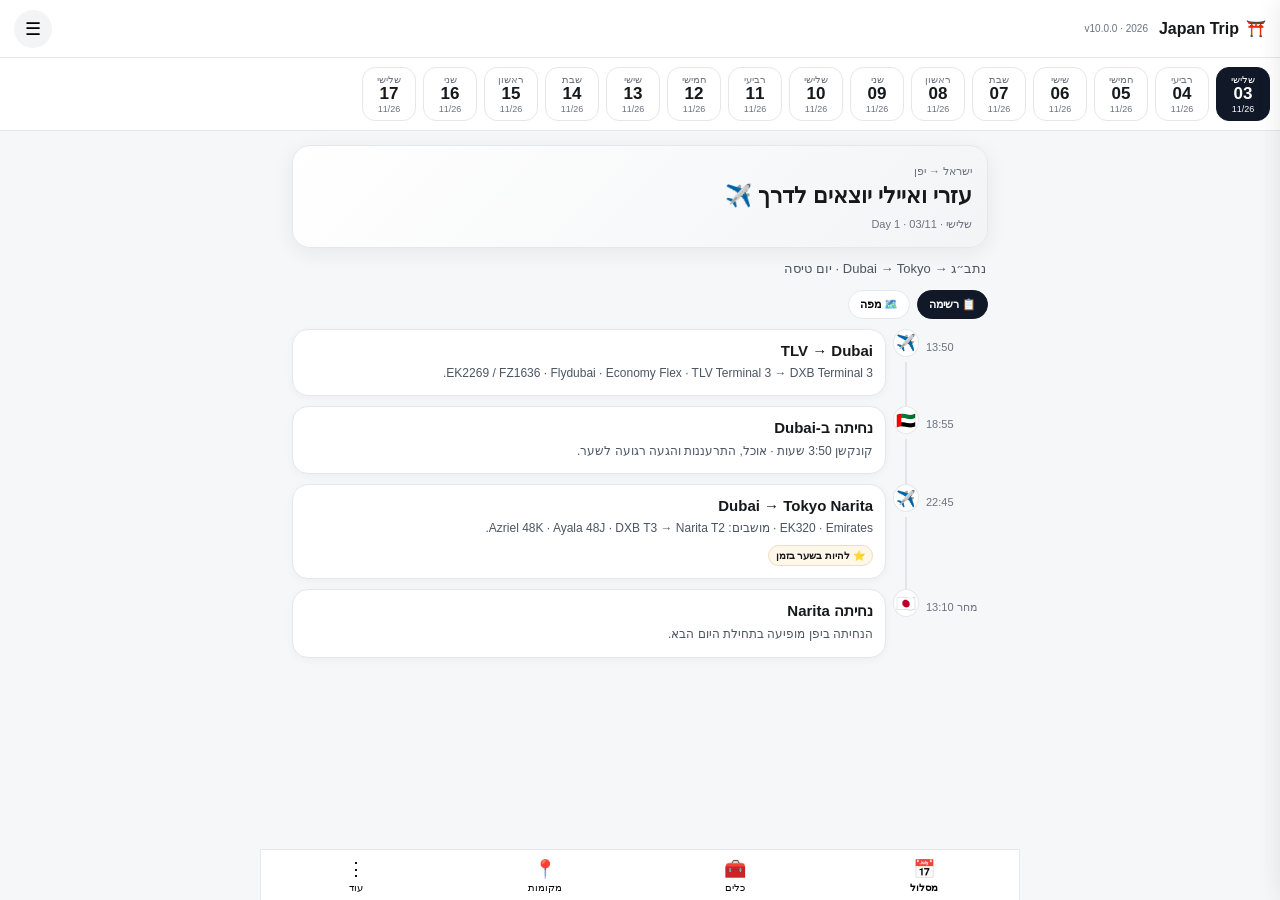
==== v10-preview/index.html @ 476b721d "add v10 clean preview under /v10-preview" ====
<!doctype html>
<html lang="he" dir="rtl">
<head>
  <meta charset="utf-8">
  <meta name="viewport" content="width=device-width,initial-scale=1,viewport-fit=cover">
  <meta name="theme-color" content="#ffffff">
  <meta name="apple-mobile-web-app-capable" content="yes">
  <meta name="apple-mobile-web-app-status-bar-style" content="default">
  <meta name="apple-mobile-web-app-title" content="Japan Trip">
  <title>Japan Trip 2026 · v10.0.0</title>
  <link rel="manifest" href="manifest.json">
  <link rel="stylesheet" href="styles.css">
</head>
<body>
  <header class="app-header">
    <div class="brand">⛩️ <b>Japan Trip</b><small>2026 · v10.0.0</small></div>
    <button class="icon-button" id="menuButton" aria-label="תפריט">☰</button>
  </header>

  <div class="day-strip" id="dayStrip" aria-label="ימי הטיול"></div>
  <main id="tripRoot"></main>

  <nav class="bottom-nav" aria-label="ניווט ראשי">
    <button data-nav="trip" class="active">📅<span>מסלול</span></button>
    <button data-page="pocket">🧰<span>כלים</span></button>
    <button data-page="places">📍<span>מקומות</span></button>
    <button data-action="menu">⋮<span>עוד</span></button>
  </nav>

  <div class="overlay" id="overlay"></div>
  <aside class="side-menu" id="sideMenu" aria-hidden="true">
    <div class="menu-head"><b>עוד</b><button class="icon-button" data-action="close-menu">✕</button></div>
    <button data-page="take">🧳 לקחת</button>
    <button data-page="shopping">🛍️ קניות</button>
    <button data-page="flights">✈️ טיסות</button>
    <button data-page="bookings">🎟️ הזמנות</button>
    <button data-page="hotels">🏨 מלונות</button>
    <button data-page="car">🚗 השכרת רכב</button>
    <button data-page="expenses">💰 הוצאות ותקציב</button>
  </aside>

  <section class="sheet-page" id="sheetPage" aria-hidden="true"></section>

  <div class="modal-backdrop" id="infoModal" aria-hidden="true">
    <div class="modal-card" role="dialog" aria-modal="true">
      <button class="modal-close" data-action="close-info">✕</button>
      <div class="modal-icon" id="infoIcon">📍</div>
      <h2 id="infoTitle"></h2>
      <div class="modal-meta" id="infoMeta"></div>
      <p id="infoDesc"></p>
      <div class="modal-tip" id="infoTip"></div>
      <a class="primary-link" id="infoMap" target="_blank" rel="noopener">📍 Google Maps</a>
    </div>
  </div>

  <div class="modal-backdrop" id="eveningModal" aria-hidden="true">
    <div class="modal-card" role="dialog" aria-modal="true">
      <button class="modal-close" data-action="close-evening">✕</button>
      <h2 id="eveningTitle"></h2>
      <div class="modal-meta" id="eveningDuration"></div>
      <button class="secondary-wide" id="eveningImageButton" hidden>🖼️ תמונת המסלול</button>
      <div class="notice" id="eveningOut"></div>
      <div id="eveningStops"></div>
      <div class="evening-dinner" id="eveningDinner"></div>
      <div class="notice" id="eveningBack"></div>
      <a class="primary-link" id="eveningMap" target="_blank" rel="noopener">📍 פתח מסלול הליכה במפה</a>
    </div>
  </div>

  <div class="image-overlay" id="imageOverlay" aria-hidden="true">
    <button class="image-close" data-action="close-image">✕</button>
    <img id="overlayImage" alt="">
  </div>

  <script src="trip-data.js"></script>
  <script src="app.js"></script>
  <script src="drive.js"></script>
</body>
</html>
---- v10-preview/styles.css ----
:root{
  --bg:#f6f7f8;--card:#fff;--text:#17181a;--muted:#6b7280;--line:#e5e7eb;
  --accent:#111827;--soft:#f3f4f6;--green:#eaf7ed;--green-text:#26733b;--amber:#fff7e9;--amber-line:#eedcc4;
  --radius:18px;--shadow:0 5px 20px rgba(15,23,42,.07);--safe-bottom:env(safe-area-inset-bottom,0px)
}
*{box-sizing:border-box}html{background:#fff}body{margin:0;background:var(--bg);color:var(--text);font-family:-apple-system,BlinkMacSystemFont,"Segoe UI",Arial,sans-serif;min-height:100vh;padding-bottom:calc(76px + var(--safe-bottom))}button,input,select,textarea{font:inherit}button{cursor:pointer}a{color:inherit}.app-header{position:sticky;top:0;z-index:40;height:58px;background:rgba(255,255,255,.96);backdrop-filter:blur(14px);display:flex;align-items:center;justify-content:space-between;padding:0 14px;border-bottom:1px solid var(--line)}.brand{display:flex;align-items:center;gap:7px;font-size:16px}.brand small{display:block;color:var(--muted);font-size:10px;margin-inline-start:4px}.icon-button{border:0;background:var(--soft);width:38px;height:38px;border-radius:50%;font-size:18px}.day-strip{position:sticky;top:58px;z-index:35;display:flex;gap:7px;overflow-x:auto;padding:9px 10px;background:#fff;border-bottom:1px solid var(--line);scrollbar-width:none}.day-strip::-webkit-scrollbar{display:none}.day-chip{min-width:54px;border:1px solid var(--line);background:#fff;border-radius:13px;padding:6px 7px;display:grid;place-items:center;color:var(--muted)}.day-chip span{font-size:10px}.day-chip b{font-size:17px;line-height:1.1;color:var(--text)}.day-chip small{font-size:9px}.day-chip.active{background:var(--accent);border-color:var(--accent);color:#fff}.day-chip.active b{color:#fff}.today-pill{margin-top:2px;font-size:8px;background:#fff;color:#111;border-radius:99px;padding:1px 5px}.day{max-width:720px;margin:0 auto;padding:14px 12px 22px}.day-heading{background:linear-gradient(135deg,#fff,#f3f4f6);border:1px solid var(--line);border-radius:var(--radius);padding:15px;box-shadow:var(--shadow)}.day-heading small,.day-heading span{color:var(--muted);font-size:11px}.day-heading h2{margin:4px 0 5px;font-size:22px}.summary{margin:11px 2px;color:#4b5563;font-size:13px;line-height:1.55}.view-tabs{display:flex;gap:7px;margin:10px 0}.view-tabs button,.filter-row button,.segmented button{border:1px solid var(--line);background:#fff;border-radius:99px;padding:7px 11px;font-size:11px;font-weight:700;white-space:nowrap}.view-tabs button.active,.filter-row button.active,.segmented button.active{background:var(--accent);color:#fff;border-color:var(--accent)}.list-view{display:block}.map-view{display:none}.map-view.active{display:block}.list-view.hidden{display:none}.stop{display:grid;grid-template-columns:62px 26px 1fr;gap:7px;align-items:start;margin:10px 0}.time{font-size:11px;color:var(--muted);padding-top:12px;text-align:left;direction:ltr}.rail{position:relative;display:flex;justify-content:center;min-height:100%}.rail:after{content:"";position:absolute;top:33px;bottom:-15px;width:2px;background:#e2e5e9}.stop:last-child .rail:after{display:none}.rail i{display:grid;place-items:center;width:28px;height:28px;border-radius:50%;background:#fff;border:1px solid var(--line);font-style:normal;z-index:1}.stop-card,.route-card,.card{background:var(--card);border:1px solid var(--line);border-radius:16px;padding:12px;box-shadow:0 2px 9px rgba(0,0,0,.04)}.stop-card h3,.card h3{margin:0 0 5px;font-size:15px}.stop-card p,.card p{margin:0;color:#4b5563;font-size:12px;line-height:1.6}.stop-actions{display:flex;gap:6px;flex-wrap:wrap;margin-top:9px}.small-btn,.guide-btn,.map-btn,.primary-link,.secondary-wide{border:0;border-radius:10px;padding:8px 10px;font-size:11px;font-weight:800;text-decoration:none;display:inline-flex;align-items:center;justify-content:center;gap:4px}.guide-btn,.small-btn{background:#f1f3f5}.map-btn{background:#f7efe7;color:#6b4427}.primary-link{background:var(--accent);color:#fff;width:100%;padding:11px;margin-top:12px}.secondary-wide{background:#f3f4f6;width:100%;margin:7px 0}.trip-tag{display:inline-block;margin-top:7px;background:var(--amber);border:1px solid var(--amber-line);border-radius:99px;padding:4px 7px;font-size:10px;font-weight:800}.hotel-mini{border-color:#d8e5dc;background:#fbfffc}.hotel-mini h3{display:flex;justify-content:space-between;gap:8px}.hotel-mini .hotel-more{margin-top:8px}.evening-stop .stop-card{border-color:#d9d9e8;background:linear-gradient(180deg,#fff,#f8f8ff)}.route-card{padding:15px}.route-card ol{padding-right:18px;color:#4b5563;font-size:12px;line-height:1.7}.route-card .primary-link{margin-top:8px}.bottom-nav{position:fixed;left:0;right:0;bottom:0;z-index:45;background:rgba(255,255,255,.97);backdrop-filter:blur(14px);display:grid;grid-template-columns:repeat(4,1fr);border-top:1px solid var(--line);padding-bottom:var(--safe-bottom)}.bottom-nav button{border:0;background:transparent;padding:8px 4px 7px;display:grid;place-items:center;gap:2px;font-size:18px}.bottom-nav span{font-size:10px}.bottom-nav button.active{font-weight:900}.overlay{display:none;position:fixed;inset:0;z-index:60;background:rgba(0,0,0,.35)}.overlay.open{display:block}.side-menu{position:fixed;z-index:70;right:0;top:0;bottom:0;width:min(82vw,320px);background:#fff;transform:translateX(105%);transition:.2s ease;padding:12px;box-shadow:-8px 0 30px rgba(0,0,0,.16);overflow:auto}.side-menu.open{transform:none}.menu-head{display:flex;justify-content:space-between;align-items:center;padding:5px 3px 12px}.side-menu>button:not(.icon-button){display:flex;width:100%;border:0;background:#fff;border-bottom:1px solid #f0f1f2;padding:13px 8px;text-align:right}.sheet-page{display:none;position:fixed;z-index:55;inset:0 0 calc(61px + var(--safe-bottom)) 0;background:var(--bg);overflow:auto;padding-bottom:24px}.sheet-page.open{display:block}.page-head{position:sticky;top:0;z-index:5;background:rgba(255,255,255,.97);backdrop-filter:blur(12px);border-bottom:1px solid var(--line);padding:10px 12px;display:flex;align-items:center;gap:10px}.page-head button{border:0;background:var(--soft);width:36px;height:36px;border-radius:50%}.page-head h2{margin:0;font-size:19px}.page-body{max-width:720px;margin:auto;padding:12px}.section-title{font-size:15px;margin:16px 2px 7px;color:#374151}.flight-card,.connection-card,.hotel-card,.hotel-note,.book-card,.tool-card,.expense-card,.shopping-item,.take-item,.drive-card{background:#fff;border:1px solid var(--line);border-radius:15px;padding:12px;margin:8px 0}.flight-card{display:grid;gap:5px}.flight-card b{font-size:13px}.flight-card strong{font-size:20px;direction:ltr;text-align:right}.flight-card span,.connection-card{font-size:11px;color:var(--muted)}.connection-card{text-align:center;background:#f9fafb}.ticket-summary{background:var(--amber);border:1px solid var(--amber-line);border-radius:15px;padding:12px;font-size:12px;line-height:1.55}.hotel-city{margin-bottom:18px}.hotel-city>h3{margin:13px 2px 6px;font-size:14px}.hotel-title{display:flex;justify-content:space-between;gap:8px;align-items:flex-start}.hotel-title b{font-size:15px}.status-badge{font-size:10px;background:var(--green);color:var(--green-text);border-radius:99px;padding:4px 7px;font-weight:900;white-space:nowrap}.hotel-detail-grid{margin-top:9px;border-top:1px solid var(--line)}.detail-row{display:grid;grid-template-columns:118px 1fr;gap:8px;padding:7px 0;border-bottom:1px solid #f1f2f3;font-size:12px}.detail-row span{color:var(--muted)}.hotel-doc-title{font-weight:900;font-size:12px;margin-top:11px;padding-top:9px;border-top:1px solid var(--line)}.doc-slot{margin-top:6px}.reservation-doc-actions{display:flex;align-items:center;gap:5px;flex-wrap:nowrap}.reservation-doc-actions button{border:0;border-radius:9px;padding:7px 9px;font-weight:800;white-space:nowrap}.reservation-doc-open{background:#f1f3f5}.reservation-doc-replace,.reservation-doc-unlink{width:34px;height:34px;padding:0!important;display:grid;place-items:center}.reservation-doc-unlink{background:#fff0f0;color:#9a1717}.reservation-doc-name{font-size:10px;color:var(--muted);min-width:0;overflow:hidden;text-overflow:ellipsis;white-space:nowrap}.hotel-actions{display:flex;gap:7px;margin-top:9px}.hotel-note{background:#fbfbfc;font-size:12px}.places-toolbar{position:sticky;top:57px;z-index:4;background:var(--bg);padding-bottom:8px}.filter-row{display:flex;gap:6px;overflow:auto;padding:2px 0 5px;scrollbar-width:none}.search-input,.toolbar input,.field input,.field select,.field textarea,.tool-card input,.tool-card textarea{width:100%;border:1px solid #d8dce2;border-radius:11px;padding:10px;background:#fff}.segmented{display:flex;gap:6px;margin-top:7px}.places-grid{display:grid;gap:9px}.place-card{background:#fff;border:1px solid var(--line);border-radius:15px;padding:11px}.place-title{display:flex;gap:7px;align-items:center}.place-title h3{margin:0;font-size:14px}.place-location,.place-meta{font-size:10px;color:var(--muted);margin-top:4px}.schedule-badge{display:inline-block;background:var(--green);color:var(--green-text);border-radius:99px;padding:5px 8px;font-size:10px;font-weight:900;margin:5px 0}.place-card p{margin:7px 0 0;font-size:12px;color:#4b5563;line-height:1.55}.place-tip{font-size:11px;margin-top:6px;color:#7a5a27}.places-grid.compact .place-card p,.places-grid.compact .place-tip{display:none}.restaurant-meta{font-size:11px;color:#555;margin-top:5px}.toolbar{display:flex;gap:7px;margin-bottom:8px}.toolbar input{flex:1}.toolbar button{width:42px;border:0;border-radius:11px;background:var(--accent);color:#fff;font-size:20px}.take-item{display:flex;align-items:center;gap:8px;padding:10px}.take-item input{width:20px;height:20px}.take-item .grow{flex:1}.row-actions{display:flex;gap:4px}.row-actions button{border:0;background:#f3f4f6;border-radius:8px;width:30px;height:30px}.done{text-decoration:line-through;opacity:.55}.shopping-item-head{display:flex;align-items:flex-start;gap:8px}.shopping-item-head input{width:20px;height:20px}.shopping-copy{flex:1}.shopping-copy small{display:block;color:var(--muted);margin-top:3px}.backup-row{display:flex;gap:8px;margin-top:12px}.backup-row button,.backup-row label{flex:1;border:0;background:#fff;border:1px solid var(--line);border-radius:11px;padding:10px;text-align:center;font-weight:800;font-size:11px}.tool-card h3{margin:0 0 6px}.tool-card p{font-size:12px;line-height:1.55;color:var(--muted)}.money-grid,.rate-grid,.form-grid,.expense-summary{display:grid;grid-template-columns:1fr 1fr;gap:8px}.tool-result{margin-top:9px;background:#f6f7f8;border-radius:11px;padding:10px;font-weight:800;text-align:center}.quick-phrases{display:flex;gap:5px;overflow:auto;margin-top:7px}.quick-phrases button{border:1px solid var(--line);background:#fff;border-radius:99px;padding:6px 8px;white-space:nowrap;font-size:10px}.notice{background:#f6f8fb;border:1px solid #dde3ea;border-radius:12px;padding:10px;font-size:12px;line-height:1.55;margin:8px 0}.book-card{display:grid;grid-template-columns:auto 1fr;gap:5px 8px;align-items:center}.book-card b{font-size:13px}.book-card small{grid-column:2;color:var(--muted)}.priority-red,.priority-yellow,.priority-green{font-size:10px;border-radius:99px;padding:4px 7px;font-weight:900}.priority-red{background:#fff0f0;color:#9b1c1c}.priority-yellow{background:#fff7df;color:#8a5c00}.priority-green{background:var(--green);color:var(--green-text)}.expense-summary{margin-bottom:12px}.kpi{background:#fff;border:1px solid var(--line);border-radius:15px;padding:11px}.kpi span{display:block;color:var(--muted);font-size:10px}.kpi b{font-size:17px}.kpi.wide{grid-column:1/-1}.progress{height:8px;background:#eceff1;border-radius:99px;overflow:hidden;margin-top:8px}.progress i{display:block;height:100%;background:#111827}.field label{display:block;font-size:10px;color:var(--muted);margin-bottom:3px}.field.full{grid-column:1/-1}.primary-button{width:100%;border:0;background:var(--accent);color:#fff;border-radius:11px;padding:10px;font-weight:900}.expense-card.alt{opacity:.62}.expense-head{display:flex;gap:8px}.expense-head .grow{flex:1}.expense-head b{font-size:13px}.expense-head strong{white-space:nowrap}.expense-meta,.expense-note{font-size:10px;color:var(--muted);margin-top:4px}.modal-backdrop{display:none;position:fixed;inset:0;z-index:90;background:rgba(0,0,0,.48);padding:18px;align-items:center;justify-content:center}.modal-backdrop.open{display:flex}.modal-card{width:min(100%,460px);max-height:88vh;overflow:auto;background:#fff;border-radius:22px;padding:18px;position:relative;direction:rtl}.modal-close{position:absolute;left:12px;top:12px;border:0;background:#f1f2f3;width:34px;height:34px;border-radius:50%}.modal-icon{font-size:28px}.modal-card h2{margin:6px 0}.modal-meta{font-size:11px;color:var(--muted)}.modal-card>p{font-size:13px;line-height:1.65}.modal-tip{background:var(--amber);border:1px solid var(--amber-line);border-radius:12px;padding:9px;font-size:12px;line-height:1.55}.evening-dinner{font-weight:800;padding:8px 0}.evening-point{display:flex;gap:10px;margin:10px 0}.evening-point b{background:#111;color:#fff;border-radius:50%;min-width:28px;height:28px;text-align:center;line-height:28px}.image-overlay{display:none;position:fixed;inset:0;z-index:100;background:rgba(0,0,0,.94);padding:12px;align-items:center;justify-content:center}.image-overlay.open{display:flex}.image-overlay img{max-width:100%;max-height:94vh;object-fit:contain;border-radius:12px}.image-close{position:absolute;top:14px;left:14px;border:0;background:#fff;border-radius:50%;width:38px;height:38px;font-size:22px}.drive-card{background:#f8fafc}.drive-row{display:flex;gap:7px;align-items:center}.drive-row b{flex:1}.drive-row button{border:0;border-radius:9px;padding:7px 9px}.drive-status{font-size:10px;color:var(--muted);margin-top:5px}.hidden{display:none!important}
@media(min-width:720px){.places-grid{grid-template-columns:repeat(2,1fr)}.sheet-page{padding-inline:calc((100vw - 760px)/2)}.bottom-nav{left:50%;right:auto;transform:translateX(-50%);width:min(760px,100%);border-left:1px solid var(--line);border-right:1px solid var(--line)}}
@media(max-width:390px){.detail-row{grid-template-columns:101px 1fr}.stop{grid-template-columns:55px 24px 1fr}.time{font-size:10px}.day{padding-inline:9px}}
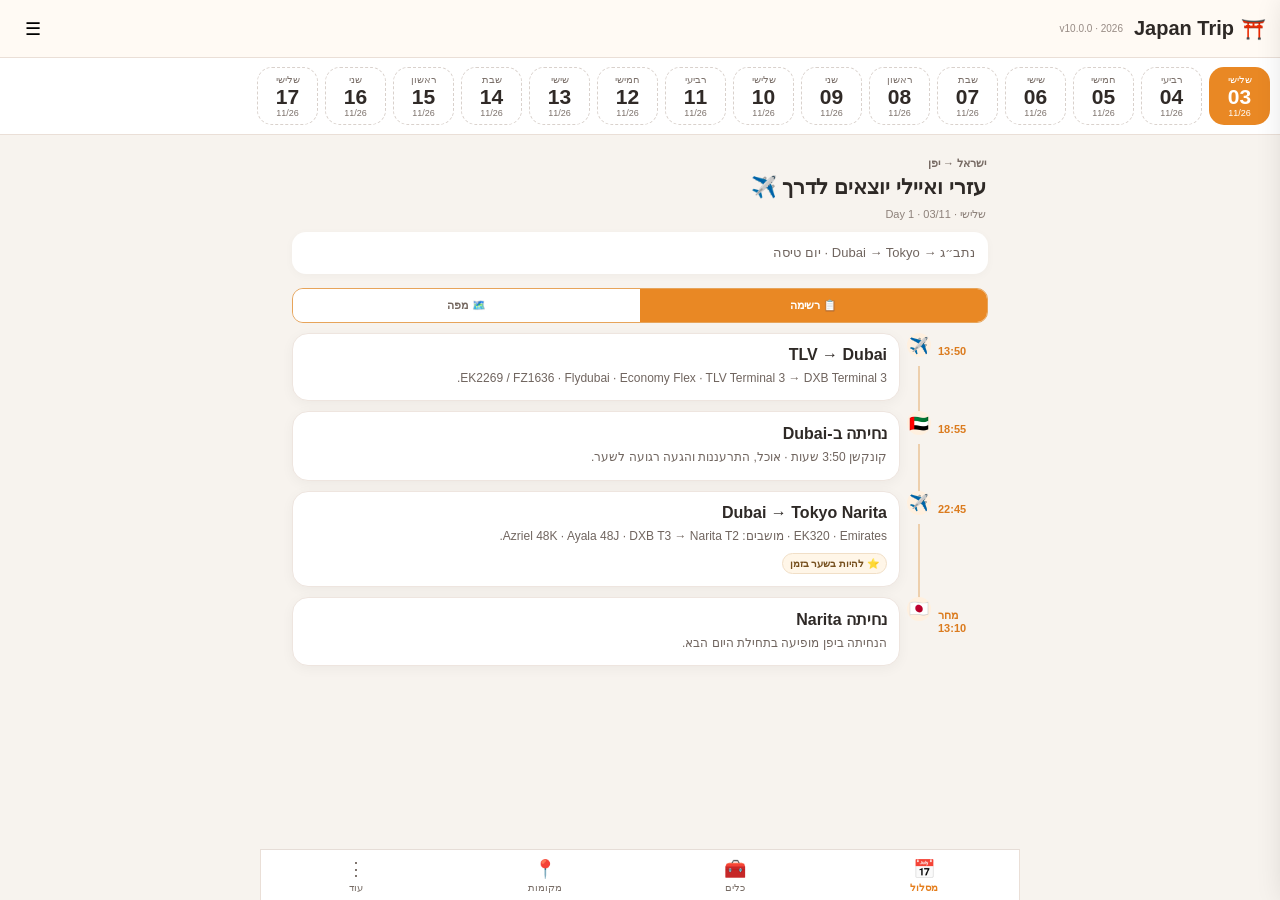
==== commit 9460a2b1: "load restored v10 theme and route descriptions in preview" ====
--- a/v10-preview/index.html
+++ b/v10-preview/index.html
@@ -10,6 +10,7 @@
   <title>Japan Trip 2026 · v10.0.0</title>
   <link rel="manifest" href="manifest.json">
   <link rel="stylesheet" href="styles.css">
+  <link rel="stylesheet" href="theme.css">
 </head>
 <body>
   <header class="app-header">
@@ -73,6 +74,7 @@
   </div>
 
   <script src="trip-data.js"></script>
+  <script src="content.js"></script>
   <script src="app.js"></script>
   <script src="drive.js"></script>
 </body>
--- a/v10-preview/theme.css
+++ b/v10-preview/theme.css
@@ -0,0 +1,28 @@
+:root{
+  --bg:#f7f3ee;
+  --card:#ffffff;
+  --text:#2e2926;
+  --muted:#776c65;
+  --line:#eadfd7;
+  --accent:#e98824;
+  --soft:#fff0df;
+  --green:#eaf7ed;
+  --green-text:#26733b;
+  --amber:#fff6e8;
+  --amber-line:#f2dfc5;
+  --radius:16px;
+  --shadow:0 3px 13px rgba(0,0,0,.045);
+}
+body{font-family:Arial,-apple-system,BlinkMacSystemFont,"Segoe UI",sans-serif;background:var(--bg);color:var(--text)}
+.app-header{background:rgba(255,250,245,.94);border-bottom-color:#eadfd7}
+.brand{font-size:20px}.brand small{color:#978b84}.icon-button{background:transparent}
+.day-strip{background:#fff}.day-chip{min-width:61px;border:1px dashed #d9d1cc;border-radius:15px;color:#7b706a}.day-chip b{font-size:21px;color:#302a27}.day-chip.active{background:#e98824;border-color:#e98824;color:#fff}.day-chip.active b,.day-chip.active small{color:#fff}
+.day-heading{background:transparent;border:0;box-shadow:none;padding:0;margin:4px 2px 10px}.day-heading small{font-weight:800;color:#776a63}.day-heading h2{font-size:21px}.day-heading span{color:#8d817a}
+.summary{background:#fff;border-radius:14px;padding:11px 13px;margin:10px 0 14px;color:#70655f;box-shadow:0 2px 10px rgba(0,0,0,.03)}
+.view-tabs{display:grid;grid-template-columns:1fr 1fr;gap:0;border:1px solid #e7a45a;border-radius:11px;overflow:hidden}.view-tabs button{border:0;border-radius:0;color:#74675f;padding:10px}.view-tabs button.active{background:#e98824;color:#fff}
+.stop{grid-template-columns:50px 24px 1fr}.time{color:#db7b1e;font-weight:900}.rail:after{background:#edcfac}.rail i{width:24px;height:24px;background:#fff0df;border:0}.stop-card,.route-card,.card{border-color:#eee5df;border-radius:16px;box-shadow:0 3px 13px rgba(0,0,0,.043)}.stop-card h3{font-size:16px}.stop-card p,.card p{color:#70655f}
+.guide-btn,.small-btn{background:#fff0df;color:#a8560b}.map-btn{background:#fff0df;color:#ab5509}.primary-link,.primary-button,.toolbar button{background:#e98824;color:#fff}.trip-tag{background:#fff6e8;border-color:#f1dfc7;color:#76501f}.hotel-mini{background:#fff;border-color:#eee5df}.evening-stop .stop-card{background:#fffaf5;border-color:#f0d1aa}
+.bottom-nav{background:#fff;border-top-color:#e6ddd7}.bottom-nav button{color:#776c65}.bottom-nav button.active{color:#e47e1d}.side-menu{background:#fff}.side-menu>button:not(.icon-button){color:#453e39}.sheet-page{background:#f7f3ee}.page-head{background:rgba(247,243,238,.97)}.page-head button{background:#fff}
+.flight-card,.connection-card,.hotel-card,.hotel-note,.book-card,.tool-card,.expense-card,.shopping-item,.take-item,.drive-card{border-color:#eee5df}.connection-card{color:#9a570e;background:#fff6e9}.ticket-summary{background:#fff6e8;border-color:#f2dfc5}.filter-row button.active,.segmented button.active{background:#e98824;border-color:#e98824}.place-card{border-color:#eee5df;box-shadow:0 3px 13px rgba(0,0,0,.043)}.place-meta{color:#9a6a37}.place-tip{background:#fff6e8;color:#76501f}.modal-tip{background:#fff6e8;border-color:#f2dfc5;color:#78501f}.modal-card{border-radius:20px}
+.stop-card:has(.guide-btn[data-place="Shinjuku"])::before,.stop-card:has(.guide-btn[data-place="Sensō-ji"])::before,.stop-card:has(.guide-btn[data-place="Ueno"])::before,.stop-card:has(.guide-btn[data-place="Akihabara"])::before,.stop-card:has(.guide-btn[data-place="Meiji Shrine"])::before,.stop-card:has(.guide-btn[data-place="Shibuya Crossing"])::before,.stop-card:has(.guide-btn[data-place="Tsukiji Outer Market"])::before,.stop-card:has(.guide-btn[data-place="Ginza"])::before,.stop-card:has(.guide-btn[data-place="Imperial Palace"])::before,.stop-card:has(.guide-btn[data-place="Lake Ashi"])::before,.stop-card:has(.guide-btn[data-place="Hakone Shrine"])::before,.stop-card:has(.guide-btn[data-place="Owakudani"])::before,.stop-card:has(.guide-btn[data-place="Kawaguchiko"])::before,.stop-card:has(.guide-btn[data-place="Hakone Open-Air Museum"])::before,.stop-card:has(.guide-btn[data-place="Gion"])::before,.stop-card:has(.guide-btn[data-place="Kiyomizu-dera"])::before,.stop-card:has(.guide-btn[data-place="Kinkaku-ji"])::before,.stop-card:has(.guide-btn[data-place="Nishiki Market"])::before,.stop-card:has(.guide-btn[data-place="Nara Park"])::before,.stop-card:has(.guide-btn[data-place="Osaka Castle"])::before,.stop-card:has(.guide-btn[data-place="Dotonbori"])::before,.stop-card:has(.guide-btn[data-place="Tokyo Station / Marunouchi"])::before{content:"";display:block;width:100%;height:150px;border-radius:12px;margin:0 0 10px;background-position:center;background-size:cover;background-repeat:no-repeat}
+.stop-card:has(.guide-btn[data-place="Shinjuku"])::before{background-image:url('https://images.unsplash.com/photo-1540959733332-eab4deabeeaf?auto=format&fit=crop&w=900&q=78')}.stop-card:has(.guide-btn[data-place="Sensō-ji"])::before{background-image:url('https://upload.wikimedia.org/wikipedia/commons/thumb/4/43/Sensoji_2023.jpg/640px-Sensoji_2023.jpg')}.stop-card:has(.guide-btn[data-place="Ueno"])::before{background-image:url('https://upload.wikimedia.org/wikipedia/commons/thumb/1/18/Ueno_park.jpg/640px-Ueno_park.jpg')}.stop-card:has(.guide-btn[data-place="Akihabara"])::before{background-image:url('https://upload.wikimedia.org/wikipedia/commons/thumb/6/60/Sotokanda%2C_Akihabara_Electric_Town_at_night_20231114.png/640px-Sotokanda%2C_Akihabara_Electric_Town_at_night_20231114.png')}.stop-card:has(.guide-btn[data-place="Meiji Shrine"])::before{background-image:url('https://upload.wikimedia.org/wikipedia/commons/thumb/8/8b/Meiji_Jingu_2023-3.jpg/640px-Meiji_Jingu_2023-3.jpg')}.stop-card:has(.guide-btn[data-place="Shibuya Crossing"])::before{background-image:url('https://upload.wikimedia.org/wikipedia/commons/thumb/8/88/Shibuya_Crossing%2C_Aerial.jpg/640px-Shibuya_Crossing%2C_Aerial.jpg')}.stop-card:has(.guide-btn[data-place="Tsukiji Outer Market"])::before{background-image:url('https://upload.wikimedia.org/wikipedia/commons/thumb/f/fd/2018_Tsukiji_fish_market.jpg/640px-2018_Tsukiji_fish_market.jpg')}.stop-card:has(.guide-btn[data-place="Ginza"])::before{background-image:url('https://images.unsplash.com/photo-1536098561742-ca998e48cbcc?auto=format&fit=crop&w=900&q=78')}.stop-card:has(.guide-btn[data-place="Imperial Palace"])::before{background-image:url('https://images.unsplash.com/photo-1526481280695-3c687fd643ed?auto=format&fit=crop&w=900&q=78')}.stop-card:has(.guide-btn[data-place="Lake Ashi"])::before{background-image:url('https://upload.wikimedia.org/wikipedia/commons/thumb/b/b5/View_of_Mount_Fuji_from_Lake_Ashi.jpg/640px-View_of_Mount_Fuji_from_Lake_Ashi.jpg')}.stop-card:has(.guide-btn[data-place="Hakone Shrine"])::before{background-image:url('https://images.unsplash.com/photo-1490806843957-31f4c9a91c65?auto=format&fit=crop&w=900&q=78')}.stop-card:has(.guide-btn[data-place="Owakudani"])::before{background-image:url('https://images.unsplash.com/photo-1492571350019-22de08371fd3?auto=format&fit=crop&w=900&q=78')}.stop-card:has(.guide-btn[data-place="Kawaguchiko"])::before{background-image:url('https://images.unsplash.com/photo-1490806843957-31f4c9a91c65?auto=format&fit=crop&w=900&q=78')}.stop-card:has(.guide-btn[data-place="Hakone Open-Air Museum"])::before{background-image:url('https://images.unsplash.com/photo-1545569341-9eb8b30979d9?auto=format&fit=crop&w=900&q=78')}.stop-card:has(.guide-btn[data-place="Gion"])::before{background-image:url('https://images.unsplash.com/photo-1493976040374-85c8e12f0c0e?auto=format&fit=crop&w=900&q=78')}.stop-card:has(.guide-btn[data-place="Kiyomizu-dera"])::before{background-image:url('https://upload.wikimedia.org/wikipedia/commons/thumb/3/3c/Kiyomizu.jpg/640px-Kiyomizu.jpg')}.stop-card:has(.guide-btn[data-place="Kinkaku-ji"])::before{background-image:url('https://images.unsplash.com/photo-1493780474015-ba834fd0ce2f?auto=format&fit=crop&w=900&q=78')}.stop-card:has(.guide-btn[data-place="Nishiki Market"])::before{background-image:url('https://images.unsplash.com/photo-1542051841857-5f90071e7989?auto=format&fit=crop&w=900&q=78')}.stop-card:has(.guide-btn[data-place="Nara Park"])::before{background-image:url('https://upload.wikimedia.org/wikipedia/commons/thumb/b/b4/Nara_Park_-_panoramio_%282%29.jpg/640px-Nara_Park_-_panoramio_%282%29.jpg')}.stop-card:has(.guide-btn[data-place="Osaka Castle"])::before{background-image:url('https://upload.wikimedia.org/wikipedia/commons/thumb/c/ca/Osaka_Castle_03bs3200.jpg/640px-Osaka_Castle_03bs3200.jpg')}.stop-card:has(.guide-btn[data-place="Dotonbori"])::before{background-image:url('https://images.unsplash.com/photo-1590559899731-a382839e5549?auto=format&fit=crop&w=900&q=78')}.stop-card:has(.guide-btn[data-place="Tokyo Station / Marunouchi"])::before{background-image:url('https://upload.wikimedia.org/wikipedia/commons/thumb/1/1d/Tokyo-STA_Marunouchi-Entrance_2023.jpg/640px-Tokyo-STA_Marunouchi-Entrance_2023.jpg')}
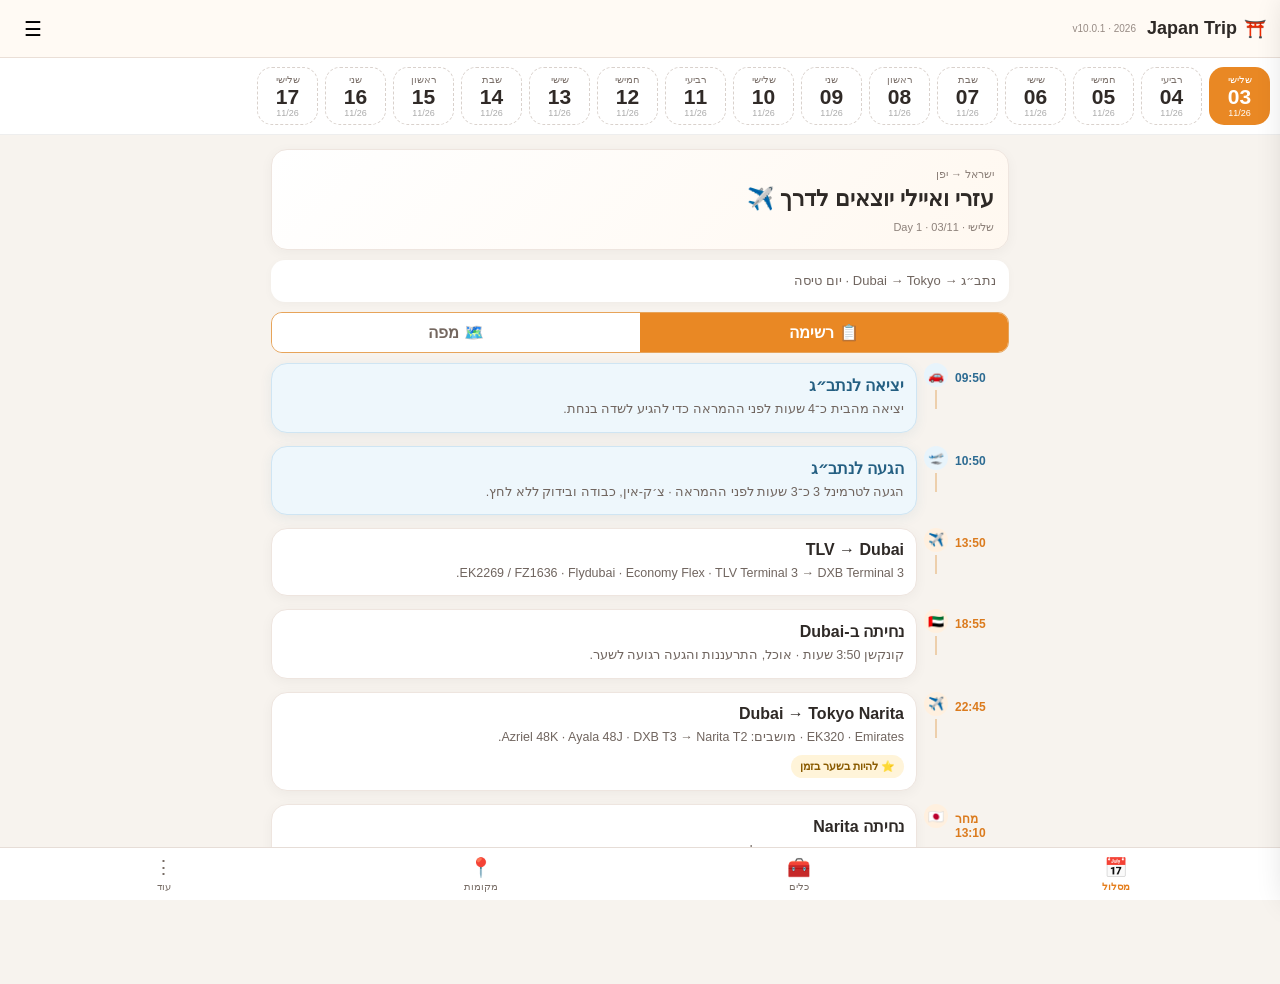
==== commit 5d64ddb5: "update v10 preview to v10.0.1" ====
--- a/v10-preview/index.html
+++ b/v10-preview/index.html
@@ -7,27 +7,23 @@
   <meta name="apple-mobile-web-app-capable" content="yes">
   <meta name="apple-mobile-web-app-status-bar-style" content="default">
   <meta name="apple-mobile-web-app-title" content="Japan Trip">
-  <title>Japan Trip 2026 · v10.0.0</title>
+  <title>Japan Trip 2026 · v10.0.1</title>
   <link rel="manifest" href="manifest.json">
   <link rel="stylesheet" href="styles.css">
-  <link rel="stylesheet" href="theme.css">
 </head>
 <body>
   <header class="app-header">
-    <div class="brand">⛩️ <b>Japan Trip</b><small>2026 · v10.0.0</small></div>
+    <div class="brand">⛩️ <b>Japan Trip</b><small>2026 · v10.0.1</small></div>
     <button class="icon-button" id="menuButton" aria-label="תפריט">☰</button>
   </header>
-
   <div class="day-strip" id="dayStrip" aria-label="ימי הטיול"></div>
   <main id="tripRoot"></main>
-
   <nav class="bottom-nav" aria-label="ניווט ראשי">
     <button data-nav="trip" class="active">📅<span>מסלול</span></button>
     <button data-page="pocket">🧰<span>כלים</span></button>
     <button data-page="places">📍<span>מקומות</span></button>
     <button data-action="menu">⋮<span>עוד</span></button>
   </nav>
-
   <div class="overlay" id="overlay"></div>
   <aside class="side-menu" id="sideMenu" aria-hidden="true">
     <div class="menu-head"><b>עוד</b><button class="icon-button" data-action="close-menu">✕</button></div>
@@ -39,9 +35,7 @@
     <button data-page="car">🚗 השכרת רכב</button>
     <button data-page="expenses">💰 הוצאות ותקציב</button>
   </aside>
-
   <section class="sheet-page" id="sheetPage" aria-hidden="true"></section>
-
   <div class="modal-backdrop" id="infoModal" aria-hidden="true">
     <div class="modal-card" role="dialog" aria-modal="true">
       <button class="modal-close" data-action="close-info">✕</button>
@@ -53,7 +47,6 @@
       <a class="primary-link" id="infoMap" target="_blank" rel="noopener">📍 Google Maps</a>
     </div>
   </div>
-
   <div class="modal-backdrop" id="eveningModal" aria-hidden="true">
     <div class="modal-card" role="dialog" aria-modal="true">
       <button class="modal-close" data-action="close-evening">✕</button>
@@ -67,15 +60,12 @@
       <a class="primary-link" id="eveningMap" target="_blank" rel="noopener">📍 פתח מסלול הליכה במפה</a>
     </div>
   </div>
-
   <div class="image-overlay" id="imageOverlay" aria-hidden="true">
     <button class="image-close" data-action="close-image">✕</button>
     <img id="overlayImage" alt="">
   </div>
-
   <script src="trip-data.js"></script>
-  <script src="content.js"></script>
   <script src="app.js"></script>
   <script src="drive.js"></script>
 </body>
-</html>
+</html>
--- a/v10-preview/styles.css
+++ b/v10-preview/styles.css
@@ -1,8 +1,13 @@
-:root{
-  --bg:#f6f7f8;--card:#fff;--text:#17181a;--muted:#6b7280;--line:#e5e7eb;
-  --accent:#111827;--soft:#f3f4f6;--green:#eaf7ed;--green-text:#26733b;--amber:#fff7e9;--amber-line:#eedcc4;
-  --radius:18px;--shadow:0 5px 20px rgba(15,23,42,.07);--safe-bottom:env(safe-area-inset-bottom,0px)
-}
-*{box-sizing:border-box}html{background:#fff}body{margin:0;background:var(--bg);color:var(--text);font-family:-apple-system,BlinkMacSystemFont,"Segoe UI",Arial,sans-serif;min-height:100vh;padding-bottom:calc(76px + var(--safe-bottom))}button,input,select,textarea{font:inherit}button{cursor:pointer}a{color:inherit}.app-header{position:sticky;top:0;z-index:40;height:58px;background:rgba(255,255,255,.96);backdrop-filter:blur(14px);display:flex;align-items:center;justify-content:space-between;padding:0 14px;border-bottom:1px solid var(--line)}.brand{display:flex;align-items:center;gap:7px;font-size:16px}.brand small{display:block;color:var(--muted);font-size:10px;margin-inline-start:4px}.icon-button{border:0;background:var(--soft);width:38px;height:38px;border-radius:50%;font-size:18px}.day-strip{position:sticky;top:58px;z-index:35;display:flex;gap:7px;overflow-x:auto;padding:9px 10px;background:#fff;border-bottom:1px solid var(--line);scrollbar-width:none}.day-strip::-webkit-scrollbar{display:none}.day-chip{min-width:54px;border:1px solid var(--line);background:#fff;border-radius:13px;padding:6px 7px;display:grid;place-items:center;color:var(--muted)}.day-chip span{font-size:10px}.day-chip b{font-size:17px;line-height:1.1;color:var(--text)}.day-chip small{font-size:9px}.day-chip.active{background:var(--accent);border-color:var(--accent);color:#fff}.day-chip.active b{color:#fff}.today-pill{margin-top:2px;font-size:8px;background:#fff;color:#111;border-radius:99px;padding:1px 5px}.day{max-width:720px;margin:0 auto;padding:14px 12px 22px}.day-heading{background:linear-gradient(135deg,#fff,#f3f4f6);border:1px solid var(--line);border-radius:var(--radius);padding:15px;box-shadow:var(--shadow)}.day-heading small,.day-heading span{color:var(--muted);font-size:11px}.day-heading h2{margin:4px 0 5px;font-size:22px}.summary{margin:11px 2px;color:#4b5563;font-size:13px;line-height:1.55}.view-tabs{display:flex;gap:7px;margin:10px 0}.view-tabs button,.filter-row button,.segmented button{border:1px solid var(--line);background:#fff;border-radius:99px;padding:7px 11px;font-size:11px;font-weight:700;white-space:nowrap}.view-tabs button.active,.filter-row button.active,.segmented button.active{background:var(--accent);color:#fff;border-color:var(--accent)}.list-view{display:block}.map-view{display:none}.map-view.active{display:block}.list-view.hidden{display:none}.stop{display:grid;grid-template-columns:62px 26px 1fr;gap:7px;align-items:start;margin:10px 0}.time{font-size:11px;color:var(--muted);padding-top:12px;text-align:left;direction:ltr}.rail{position:relative;display:flex;justify-content:center;min-height:100%}.rail:after{content:"";position:absolute;top:33px;bottom:-15px;width:2px;background:#e2e5e9}.stop:last-child .rail:after{display:none}.rail i{display:grid;place-items:center;width:28px;height:28px;border-radius:50%;background:#fff;border:1px solid var(--line);font-style:normal;z-index:1}.stop-card,.route-card,.card{background:var(--card);border:1px solid var(--line);border-radius:16px;padding:12px;box-shadow:0 2px 9px rgba(0,0,0,.04)}.stop-card h3,.card h3{margin:0 0 5px;font-size:15px}.stop-card p,.card p{margin:0;color:#4b5563;font-size:12px;line-height:1.6}.stop-actions{display:flex;gap:6px;flex-wrap:wrap;margin-top:9px}.small-btn,.guide-btn,.map-btn,.primary-link,.secondary-wide{border:0;border-radius:10px;padding:8px 10px;font-size:11px;font-weight:800;text-decoration:none;display:inline-flex;align-items:center;justify-content:center;gap:4px}.guide-btn,.small-btn{background:#f1f3f5}.map-btn{background:#f7efe7;color:#6b4427}.primary-link{background:var(--accent);color:#fff;width:100%;padding:11px;margin-top:12px}.secondary-wide{background:#f3f4f6;width:100%;margin:7px 0}.trip-tag{display:inline-block;margin-top:7px;background:var(--amber);border:1px solid var(--amber-line);border-radius:99px;padding:4px 7px;font-size:10px;font-weight:800}.hotel-mini{border-color:#d8e5dc;background:#fbfffc}.hotel-mini h3{display:flex;justify-content:space-between;gap:8px}.hotel-mini .hotel-more{margin-top:8px}.evening-stop .stop-card{border-color:#d9d9e8;background:linear-gradient(180deg,#fff,#f8f8ff)}.route-card{padding:15px}.route-card ol{padding-right:18px;color:#4b5563;font-size:12px;line-height:1.7}.route-card .primary-link{margin-top:8px}.bottom-nav{position:fixed;left:0;right:0;bottom:0;z-index:45;background:rgba(255,255,255,.97);backdrop-filter:blur(14px);display:grid;grid-template-columns:repeat(4,1fr);border-top:1px solid var(--line);padding-bottom:var(--safe-bottom)}.bottom-nav button{border:0;background:transparent;padding:8px 4px 7px;display:grid;place-items:center;gap:2px;font-size:18px}.bottom-nav span{font-size:10px}.bottom-nav button.active{font-weight:900}.overlay{display:none;position:fixed;inset:0;z-index:60;background:rgba(0,0,0,.35)}.overlay.open{display:block}.side-menu{position:fixed;z-index:70;right:0;top:0;bottom:0;width:min(82vw,320px);background:#fff;transform:translateX(105%);transition:.2s ease;padding:12px;box-shadow:-8px 0 30px rgba(0,0,0,.16);overflow:auto}.side-menu.open{transform:none}.menu-head{display:flex;justify-content:space-between;align-items:center;padding:5px 3px 12px}.side-menu>button:not(.icon-button){display:flex;width:100%;border:0;background:#fff;border-bottom:1px solid #f0f1f2;padding:13px 8px;text-align:right}.sheet-page{display:none;position:fixed;z-index:55;inset:0 0 calc(61px + var(--safe-bottom)) 0;background:var(--bg);overflow:auto;padding-bottom:24px}.sheet-page.open{display:block}.page-head{position:sticky;top:0;z-index:5;background:rgba(255,255,255,.97);backdrop-filter:blur(12px);border-bottom:1px solid var(--line);padding:10px 12px;display:flex;align-items:center;gap:10px}.page-head button{border:0;background:var(--soft);width:36px;height:36px;border-radius:50%}.page-head h2{margin:0;font-size:19px}.page-body{max-width:720px;margin:auto;padding:12px}.section-title{font-size:15px;margin:16px 2px 7px;color:#374151}.flight-card,.connection-card,.hotel-card,.hotel-note,.book-card,.tool-card,.expense-card,.shopping-item,.take-item,.drive-card{background:#fff;border:1px solid var(--line);border-radius:15px;padding:12px;margin:8px 0}.flight-card{display:grid;gap:5px}.flight-card b{font-size:13px}.flight-card strong{font-size:20px;direction:ltr;text-align:right}.flight-card span,.connection-card{font-size:11px;color:var(--muted)}.connection-card{text-align:center;background:#f9fafb}.ticket-summary{background:var(--amber);border:1px solid var(--amber-line);border-radius:15px;padding:12px;font-size:12px;line-height:1.55}.hotel-city{margin-bottom:18px}.hotel-city>h3{margin:13px 2px 6px;font-size:14px}.hotel-title{display:flex;justify-content:space-between;gap:8px;align-items:flex-start}.hotel-title b{font-size:15px}.status-badge{font-size:10px;background:var(--green);color:var(--green-text);border-radius:99px;padding:4px 7px;font-weight:900;white-space:nowrap}.hotel-detail-grid{margin-top:9px;border-top:1px solid var(--line)}.detail-row{display:grid;grid-template-columns:118px 1fr;gap:8px;padding:7px 0;border-bottom:1px solid #f1f2f3;font-size:12px}.detail-row span{color:var(--muted)}.hotel-doc-title{font-weight:900;font-size:12px;margin-top:11px;padding-top:9px;border-top:1px solid var(--line)}.doc-slot{margin-top:6px}.reservation-doc-actions{display:flex;align-items:center;gap:5px;flex-wrap:nowrap}.reservation-doc-actions button{border:0;border-radius:9px;padding:7px 9px;font-weight:800;white-space:nowrap}.reservation-doc-open{background:#f1f3f5}.reservation-doc-replace,.reservation-doc-unlink{width:34px;height:34px;padding:0!important;display:grid;place-items:center}.reservation-doc-unlink{background:#fff0f0;color:#9a1717}.reservation-doc-name{font-size:10px;color:var(--muted);min-width:0;overflow:hidden;text-overflow:ellipsis;white-space:nowrap}.hotel-actions{display:flex;gap:7px;margin-top:9px}.hotel-note{background:#fbfbfc;font-size:12px}.places-toolbar{position:sticky;top:57px;z-index:4;background:var(--bg);padding-bottom:8px}.filter-row{display:flex;gap:6px;overflow:auto;padding:2px 0 5px;scrollbar-width:none}.search-input,.toolbar input,.field input,.field select,.field textarea,.tool-card input,.tool-card textarea{width:100%;border:1px solid #d8dce2;border-radius:11px;padding:10px;background:#fff}.segmented{display:flex;gap:6px;margin-top:7px}.places-grid{display:grid;gap:9px}.place-card{background:#fff;border:1px solid var(--line);border-radius:15px;padding:11px}.place-title{display:flex;gap:7px;align-items:center}.place-title h3{margin:0;font-size:14px}.place-location,.place-meta{font-size:10px;color:var(--muted);margin-top:4px}.schedule-badge{display:inline-block;background:var(--green);color:var(--green-text);border-radius:99px;padding:5px 8px;font-size:10px;font-weight:900;margin:5px 0}.place-card p{margin:7px 0 0;font-size:12px;color:#4b5563;line-height:1.55}.place-tip{font-size:11px;margin-top:6px;color:#7a5a27}.places-grid.compact .place-card p,.places-grid.compact .place-tip{display:none}.restaurant-meta{font-size:11px;color:#555;margin-top:5px}.toolbar{display:flex;gap:7px;margin-bottom:8px}.toolbar input{flex:1}.toolbar button{width:42px;border:0;border-radius:11px;background:var(--accent);color:#fff;font-size:20px}.take-item{display:flex;align-items:center;gap:8px;padding:10px}.take-item input{width:20px;height:20px}.take-item .grow{flex:1}.row-actions{display:flex;gap:4px}.row-actions button{border:0;background:#f3f4f6;border-radius:8px;width:30px;height:30px}.done{text-decoration:line-through;opacity:.55}.shopping-item-head{display:flex;align-items:flex-start;gap:8px}.shopping-item-head input{width:20px;height:20px}.shopping-copy{flex:1}.shopping-copy small{display:block;color:var(--muted);margin-top:3px}.backup-row{display:flex;gap:8px;margin-top:12px}.backup-row button,.backup-row label{flex:1;border:0;background:#fff;border:1px solid var(--line);border-radius:11px;padding:10px;text-align:center;font-weight:800;font-size:11px}.tool-card h3{margin:0 0 6px}.tool-card p{font-size:12px;line-height:1.55;color:var(--muted)}.money-grid,.rate-grid,.form-grid,.expense-summary{display:grid;grid-template-columns:1fr 1fr;gap:8px}.tool-result{margin-top:9px;background:#f6f7f8;border-radius:11px;padding:10px;font-weight:800;text-align:center}.quick-phrases{display:flex;gap:5px;overflow:auto;margin-top:7px}.quick-phrases button{border:1px solid var(--line);background:#fff;border-radius:99px;padding:6px 8px;white-space:nowrap;font-size:10px}.notice{background:#f6f8fb;border:1px solid #dde3ea;border-radius:12px;padding:10px;font-size:12px;line-height:1.55;margin:8px 0}.book-card{display:grid;grid-template-columns:auto 1fr;gap:5px 8px;align-items:center}.book-card b{font-size:13px}.book-card small{grid-column:2;color:var(--muted)}.priority-red,.priority-yellow,.priority-green{font-size:10px;border-radius:99px;padding:4px 7px;font-weight:900}.priority-red{background:#fff0f0;color:#9b1c1c}.priority-yellow{background:#fff7df;color:#8a5c00}.priority-green{background:var(--green);color:var(--green-text)}.expense-summary{margin-bottom:12px}.kpi{background:#fff;border:1px solid var(--line);border-radius:15px;padding:11px}.kpi span{display:block;color:var(--muted);font-size:10px}.kpi b{font-size:17px}.kpi.wide{grid-column:1/-1}.progress{height:8px;background:#eceff1;border-radius:99px;overflow:hidden;margin-top:8px}.progress i{display:block;height:100%;background:#111827}.field label{display:block;font-size:10px;color:var(--muted);margin-bottom:3px}.field.full{grid-column:1/-1}.primary-button{width:100%;border:0;background:var(--accent);color:#fff;border-radius:11px;padding:10px;font-weight:900}.expense-card.alt{opacity:.62}.expense-head{display:flex;gap:8px}.expense-head .grow{flex:1}.expense-head b{font-size:13px}.expense-head strong{white-space:nowrap}.expense-meta,.expense-note{font-size:10px;color:var(--muted);margin-top:4px}.modal-backdrop{display:none;position:fixed;inset:0;z-index:90;background:rgba(0,0,0,.48);padding:18px;align-items:center;justify-content:center}.modal-backdrop.open{display:flex}.modal-card{width:min(100%,460px);max-height:88vh;overflow:auto;background:#fff;border-radius:22px;padding:18px;position:relative;direction:rtl}.modal-close{position:absolute;left:12px;top:12px;border:0;background:#f1f2f3;width:34px;height:34px;border-radius:50%}.modal-icon{font-size:28px}.modal-card h2{margin:6px 0}.modal-meta{font-size:11px;color:var(--muted)}.modal-card>p{font-size:13px;line-height:1.65}.modal-tip{background:var(--amber);border:1px solid var(--amber-line);border-radius:12px;padding:9px;font-size:12px;line-height:1.55}.evening-dinner{font-weight:800;padding:8px 0}.evening-point{display:flex;gap:10px;margin:10px 0}.evening-point b{background:#111;color:#fff;border-radius:50%;min-width:28px;height:28px;text-align:center;line-height:28px}.image-overlay{display:none;position:fixed;inset:0;z-index:100;background:rgba(0,0,0,.94);padding:12px;align-items:center;justify-content:center}.image-overlay.open{display:flex}.image-overlay img{max-width:100%;max-height:94vh;object-fit:contain;border-radius:12px}.image-close{position:absolute;top:14px;left:14px;border:0;background:#fff;border-radius:50%;width:38px;height:38px;font-size:22px}.drive-card{background:#f8fafc}.drive-row{display:flex;gap:7px;align-items:center}.drive-row b{flex:1}.drive-row button{border:0;border-radius:9px;padding:7px 9px}.drive-status{font-size:10px;color:var(--muted);margin-top:5px}.hidden{display:none!important}
-@media(min-width:720px){.places-grid{grid-template-columns:repeat(2,1fr)}.sheet-page{padding-inline:calc((100vw - 760px)/2)}.bottom-nav{left:50%;right:auto;transform:translateX(-50%);width:min(760px,100%);border-left:1px solid var(--line);border-right:1px solid var(--line)}}
-@media(max-width:390px){.detail-row{grid-template-columns:101px 1fr}.stop{grid-template-columns:55px 24px 1fr}.time{font-size:10px}.day{padding-inline:9px}}
+:root{--bg:#f7f3ee;--card:#fff;--text:#2e2926;--muted:#776c65;--line:#eadfd7;--accent:#e98824;--accent-dark:#ab5509;--soft:#fff0df;--green:#eaf7ed;--green-text:#26733b;--blue:#eaf4ff;--blue-text:#245f95;--amber:#fff6e8;--amber-line:#f2dfc5;--radius:18px;--shadow:0 3px 13px #0000000b;--safe-bottom:env(safe-area-inset-bottom,0px)}
+*{box-sizing:border-box}html{background:#fff}body{margin:0;background:var(--bg);color:var(--text);font-family:-apple-system,BlinkMacSystemFont,"Segoe UI",Arial,sans-serif;min-height:100vh;padding-bottom:calc(76px + var(--safe-bottom))}button,input,select,textarea{font:inherit}button{cursor:pointer}a{color:inherit}.hidden{display:none!important}
+.app-header{position:sticky;top:0;z-index:40;height:58px;background:#fffaf5ef;backdrop-filter:blur(12px);display:flex;align-items:center;justify-content:space-between;padding:0 14px;border-bottom:1px solid var(--line)}.brand{display:flex;align-items:center;gap:7px;font-size:18px}.brand small{color:#978b84;font-size:10px;margin-inline-start:4px}.icon-button{border:0;background:transparent;width:38px;height:38px;border-radius:50%;font-size:20px}.day-strip{position:sticky;top:58px;z-index:35;display:flex;gap:7px;overflow-x:auto;padding:9px 10px;background:#fff;border-bottom:1px solid #eee;scrollbar-width:none}.day-strip::-webkit-scrollbar{display:none}.day-chip{min-width:61px;border:1px dashed #d9d1cc;background:#fff;border-radius:15px;padding:6px 7px;display:grid;place-items:center;color:#7b706a}.day-chip span{font-size:10px}.day-chip b{font-size:21px;line-height:1.1;color:#302a27}.day-chip small{font-size:9px;color:#aaa}.day-chip.active{background:var(--accent);border-color:var(--accent);color:#fff}.day-chip.active b,.day-chip.active small{color:#fff}.today-pill{margin-top:2px;font-size:8px;background:#fff;color:#a8560b;border-radius:99px;padding:1px 5px;font-style:normal;font-weight:800}
+.day{max-width:720px;margin:0 auto;padding:14px 11px 22px}.day-heading{background:linear-gradient(135deg,#fff,#fff8f0);border:1px solid #eee5df;border-radius:16px;padding:14px;box-shadow:var(--shadow)}.day-heading small,.day-heading span{color:#8d817a;font-size:11px}.day-heading h2{margin:4px 0 5px;font-size:22px}.summary{background:#fff;border-radius:14px;padding:11px 13px;margin:10px 0;color:#70655f;line-height:1.55;font-size:13px;box-shadow:0 2px 10px #00000008}.view-tabs{display:grid;grid-template-columns:1fr 1fr;border:1px solid #e7a45a;border-radius:11px;overflow:hidden;margin:10px 0}.view-tabs button{border:0;background:#fff;padding:10px;font-weight:800;color:#74675f}.view-tabs button.active{background:var(--accent);color:#fff}.list-view{display:block}.map-view{display:none}.map-view.active{display:block}.list-view.hidden{display:none}
+.stop{display:grid;grid-template-columns:54px 24px 1fr;gap:7px;position:relative;margin-bottom:13px;align-items:start}.time{font-size:12px;font-weight:900;color:#db7b1e;padding-top:8px;direction:ltr;text-align:left}.rail{position:relative}.rail:after{content:"";position:absolute;right:11px;top:27px;bottom:-22px;width:2px;background:#edcfac}.stop:last-child .rail:after{display:none}.rail i{font-style:normal;position:relative;z-index:2;width:24px;height:24px;border-radius:50%;display:grid;place-items:center;background:#fff0df;font-size:13px}.stop-card,.route-card,.card{background:#fff;border:1px solid #eee5df;border-radius:16px;padding:12px;box-shadow:var(--shadow)}.stop-card h3,.card h3{margin:0 0 5px;font-size:16px}.stop-card p,.card p{margin:0;color:#70655f;font-size:12.5px;line-height:1.55}.stop-thumb,.place-thumb{display:block;width:100%;height:150px;object-fit:cover;border-radius:12px;margin:0 0 10px;background:#eee}.stop-actions{display:flex;gap:6px;flex-wrap:wrap;margin-top:9px}.small-btn,.guide-btn,.map-btn,.primary-link,.secondary-wide{border:0;border-radius:9px;padding:8px 10px;font-size:11px;font-weight:800;text-decoration:none;display:inline-flex;align-items:center;justify-content:center;gap:4px}.guide-btn,.small-btn{background:#fff0df;color:#a8560b}.map-btn{background:#fff0df;color:#a8560b}.primary-link{background:var(--accent);color:#fff;width:100%;padding:11px;margin-top:12px}.secondary-wide{background:#f3f1ef;width:100%;margin:7px 0}.trip-tag{display:inline-block;margin-top:8px;background:#fff4d9;color:#8a5b00;border-radius:999px;padding:5px 9px;font-size:11px;font-weight:900}.hotel-mini{border-color:#d8e5dc;background:#fbfffc}.hotel-mini h3{display:flex;justify-content:space-between;gap:8px}.hotel-more{margin-top:8px}.evening-stop .stop-card{border-color:#d9d9e8;background:linear-gradient(180deg,#fff,#f8f8ff)}.logistics-stop .time{color:#2d6b92}.logistics-stop .rail i{background:#e8f4fb}.logistics-stop .stop-card{background:#eef7fc;border-color:#cfe5f3;box-shadow:0 3px 13px rgba(44,105,146,.08)}.logistics-stop .stop-card h3{color:#245f82}.route-card{padding:16px}.route-card h3{text-align:center;margin:2px 0 7px}.route-card p{text-align:center;color:#756a63;font-size:13px}.route-card .primary-link{margin-top:10px}
+.bottom-nav{position:fixed;left:0;right:0;bottom:0;z-index:45;background:#fff;border-top:1px solid #e6ddd7;display:grid;grid-template-columns:repeat(4,1fr);padding:7px 5px calc(7px + var(--safe-bottom))}.bottom-nav button{border:0;background:none;color:#776c65;font-size:19px;display:flex;flex-direction:column;align-items:center;gap:2px}.bottom-nav span{font-size:10px}.bottom-nav button.active{color:#e47e1d;font-weight:900}.overlay{display:none;position:fixed;inset:0;z-index:60;background:#0006}.overlay.open{display:block}.side-menu{position:fixed;z-index:70;right:0;top:0;bottom:0;width:min(82vw,320px);background:#fff;transform:translateX(105%);transition:.2s ease;padding:12px;box-shadow:-8px 0 30px rgba(0,0,0,.16);overflow:auto}.side-menu.open{transform:none}.menu-head{display:flex;justify-content:space-between;align-items:center;padding:5px 3px 12px}.side-menu>button:not(.icon-button){display:flex;width:100%;border:0;background:#fff;border-bottom:1px solid #eee;padding:13px 8px;text-align:right;font-weight:800;color:#453e39}
+.sheet-page{display:none;position:fixed;z-index:55;inset:0 0 calc(61px + var(--safe-bottom)) 0;background:var(--bg);overflow:auto;padding-bottom:24px}.sheet-page.open{display:block}.page-head{position:sticky;top:0;z-index:5;background:#f7f3eef2;backdrop-filter:blur(10px);border-bottom:1px solid var(--line);padding:10px 12px;display:flex;align-items:center;gap:10px}.page-head button{border:0;background:#fff;width:36px;height:36px;border-radius:50%;font-size:20px}.page-head h2{margin:0;font-size:19px}.page-body{max-width:720px;margin:auto;padding:12px}.section-title{font-size:15px;margin:16px 2px 7px;color:#554e49}
+.flight-card,.connection-card,.hotel-card,.hotel-note,.book-card,.tool-card,.expense-card,.shopping-item,.take-item,.drive-card{background:#fff;border:1px solid #eee5df;border-radius:15px;padding:12px;margin:8px 0}.flight-card{display:grid;gap:5px}.flight-card b{font-size:13px}.flight-card strong{font-size:20px;direction:ltr;text-align:right}.flight-card span,.connection-card{font-size:11px;color:var(--muted)}.connection-card{text-align:center;background:#fff6e9;color:#9a570e;font-weight:800}.ticket-summary{background:#fff7e9;border:1px solid #eedcc4;border-radius:15px;padding:12px;font-size:12px;line-height:1.55}.hotel-city{margin-bottom:18px}.hotel-city>h3{margin:13px 2px 6px;font-size:14px}.hotel-title{display:flex;justify-content:space-between;gap:8px;align-items:flex-start}.hotel-title b{font-size:15px}.status-badge{font-size:10px;background:var(--green);color:var(--green-text);border-radius:99px;padding:4px 7px;font-weight:900;white-space:nowrap}.status-badge.booked{background:var(--blue);color:var(--blue-text)}.status-badge.paid{background:var(--green);color:var(--green-text)}.status-badge.pending{background:#f3f1ef;color:#6f655e}.hotel-detail-grid{margin-top:9px;border-top:1px solid var(--line)}.detail-row{display:grid;grid-template-columns:118px 1fr;gap:8px;padding:7px 0;border-bottom:1px solid #f1ece8;font-size:12px}.detail-row span{color:var(--muted)}.hotel-doc-title{font-weight:900;font-size:12px;margin-top:11px;padding-top:9px;border-top:1px solid var(--line)}.doc-slot{margin-top:6px}.reservation-doc-actions{display:flex;align-items:center;gap:5px;flex-wrap:nowrap}.reservation-doc-actions button{border:0;border-radius:9px;padding:7px 9px;font-weight:800;white-space:nowrap}.reservation-doc-open{background:#f1f3f5}.reservation-doc-replace,.reservation-doc-unlink{width:34px;height:34px;padding:0!important;display:grid;place-items:center}.reservation-doc-unlink{background:#fff0f0;color:#9a1717}.reservation-doc-name{font-size:10px;color:var(--muted);min-width:0;overflow:hidden;text-overflow:ellipsis;white-space:nowrap}.hotel-actions{display:flex;gap:7px;margin-top:9px}.hotel-note{background:#fbfbfc;font-size:12px}
+.places-toolbar{position:sticky;top:57px;z-index:4;background:var(--bg);padding-bottom:8px}.filter-row{display:flex;gap:6px;overflow:auto;padding:2px 0 5px;scrollbar-width:none}.filter-row button,.segmented button{white-space:nowrap;border:1px solid #ddd;background:#fff;border-radius:999px;padding:7px 10px;font-size:11px;font-weight:800}.filter-row button.active,.segmented button.active{background:var(--accent);color:#fff;border-color:var(--accent)}.search-input,.toolbar input,.field input,.field select,.field textarea,.tool-card input,.tool-card textarea{width:100%;border:1px solid #ddd3cd;border-radius:11px;padding:10px;background:#fff}.segmented{display:flex;gap:6px;margin-top:7px}.segmented button{flex:1}.places-grid{display:grid;gap:9px}.place-card{background:#fff;border:1px solid #eee5df;border-radius:15px;padding:11px;box-shadow:var(--shadow)}.place-title{display:flex;gap:7px;align-items:center}.place-title h3{margin:0;font-size:15px}.place-location,.place-meta{font-size:10px;color:var(--muted);margin-top:4px}.schedule-badge{display:inline-block;background:var(--green);color:var(--green-text);border-radius:99px;padding:5px 8px;font-size:10px;font-weight:900;margin:5px 0}.place-card p{margin:7px 0 0;font-size:12px;color:#4f4843;line-height:1.55}.place-tip{font-size:11px;margin-top:7px;color:#76501f;background:#fff6e8;border:1px solid #f1dfc7;border-radius:10px;padding:8px}.place-worth{font-size:11.5px;line-height:1.55;margin-top:8px;background:#fffaf2;border-right:3px solid #e98824;border-radius:9px;padding:8px;color:#62472d}.places-grid.compact .place-card p,.places-grid.compact .place-tip,.places-grid.compact .place-worth,.places-grid.compact .place-thumb{display:none}.restaurant-meta{font-size:11px;color:#555;margin-top:5px}
+.toolbar{display:flex;gap:7px;margin-bottom:8px}.toolbar input{flex:1}.toolbar button{width:42px;border:0;border-radius:11px;background:var(--accent);color:#fff;font-size:20px}.take-item{display:flex;align-items:center;gap:8px;padding:10px}.take-item input{width:20px;height:20px}.take-item .grow{flex:1}.row-actions{display:flex;gap:4px}.row-actions button{border:0;background:#f3f0ee;border-radius:8px;width:30px;height:30px}.done{text-decoration:line-through;opacity:.55}.shopping-item-head{display:flex;align-items:flex-start;gap:8px}.shopping-item-head input{width:20px;height:20px}.shopping-copy{flex:1}.shopping-copy small{display:block;color:var(--muted);margin-top:3px}.backup-row{display:flex;gap:8px;margin-top:12px}.backup-row button,.backup-row label{flex:1;border:1px solid var(--line);background:#fff;border-radius:11px;padding:10px;text-align:center;font-weight:800;font-size:11px}.tool-card h3{margin:0 0 6px}.tool-card p{font-size:12px;line-height:1.55;color:var(--muted)}.money-grid,.rate-grid,.form-grid,.expense-summary{display:grid;grid-template-columns:1fr 1fr;gap:8px}.tool-result{margin-top:9px;background:#fff6e9;border-radius:11px;padding:10px;font-weight:800;text-align:center}.quick-phrases{display:flex;gap:5px;overflow:auto;margin-top:7px}.quick-phrases button{border:1px solid var(--line);background:#fff;border-radius:99px;padding:6px 8px;white-space:nowrap;font-size:10px}.notice{background:#f6f8fb;border:1px solid #dde3ea;border-radius:12px;padding:10px;font-size:12px;line-height:1.55;margin:8px 0}.book-card{display:grid;grid-template-columns:auto 1fr;gap:5px 8px;align-items:center}.book-card b{font-size:13px}.book-card small{grid-column:2;color:var(--muted)}.priority-red,.priority-yellow,.priority-green{font-size:10px;border-radius:99px;padding:4px 7px;font-weight:900}.priority-red{background:#fff0f0;color:#9b1c1c}.priority-yellow{background:#fff7df;color:#8a5c00}.priority-green{background:var(--green);color:var(--green-text)}
+.expense-summary{margin-bottom:12px}.kpi{background:#fff;border:1px solid var(--line);border-radius:15px;padding:11px}.kpi span{display:block;color:var(--muted);font-size:10px}.kpi b{font-size:17px}.kpi.wide{grid-column:1/-1}.kpi.paid-kpi{background:var(--green);border-color:#cfe6d4}.progress{height:8px;background:#ece8e4;border-radius:99px;overflow:hidden;margin-top:8px}.progress i{display:block;height:100%;background:var(--accent)}.field label{display:block;font-size:10px;color:var(--muted);margin-bottom:3px}.field.full{grid-column:1/-1}.primary-button{width:100%;border:0;background:var(--accent);color:#fff;border-radius:11px;padding:10px;font-weight:900}.expense-card.alt{opacity:.62}.expense-card.expense-paid{background:var(--green);border-color:#cfe6d4}.expense-card.expense-booked{background:var(--blue);border-color:#cfe0ef}.expense-head{display:flex;gap:8px}.expense-head .grow{flex:1}.expense-head b{font-size:13px}.expense-head strong{white-space:nowrap}.expense-meta,.expense-note{font-size:10px;color:var(--muted);margin-top:4px}.expense-status{display:inline-block;border-radius:99px;padding:2px 6px;font-weight:900}.expense-status.paid{background:#cfead6;color:#216837}.expense-status.booked{background:#cfe5fb;color:#245f95}.expense-status.estimate{background:#eee9e4;color:#6f655e}
+.modal-backdrop{display:none;position:fixed;inset:0;z-index:90;background:rgba(0,0,0,.48);padding:18px;align-items:center;justify-content:center}.modal-backdrop.open{display:flex}.modal-card{width:min(100%,460px);max-height:88vh;overflow:auto;background:#fff;border-radius:22px;padding:18px;position:relative;direction:rtl;box-shadow:0 20px 60px rgba(0,0,0,.26)}.modal-close{position:absolute;left:12px;top:12px;border:0;background:#f3f1ef;width:34px;height:34px;border-radius:50%;z-index:2}.info-image{width:calc(100% + 36px);height:180px;object-fit:cover;margin:-18px -18px 12px;border-radius:22px 22px 0 0;background:#eee}.modal-icon{font-size:28px}.modal-card h2{margin:6px 0}.modal-meta{font-size:11px;color:var(--muted)}.modal-card>p{font-size:13px;line-height:1.7;color:#5e5651}.modal-worth{margin:10px 0;padding:11px 12px;background:#fff8ed;border:1px solid #f0d7b7;border-radius:11px;color:#6d4c26;font-size:12.5px;line-height:1.6}.modal-worth b{display:block;margin-bottom:4px;color:#9a570e}.modal-tip{background:#fff6e8;border:1px solid #f2dfc5;border-radius:12px;padding:9px;font-size:12px;line-height:1.55}.evening-dinner{font-weight:800;padding:8px 0}.evening-point{display:flex;gap:10px;margin:10px 0}.evening-point>b{min-width:25px;height:25px;border-radius:50%;background:#fff0df;color:#a8560b;display:grid;place-items:center}.image-overlay{display:none;position:fixed;inset:0;z-index:110;background:#000e;align-items:center;justify-content:center;padding:14px}.image-overlay.open{display:flex}.image-overlay img{max-width:100%;max-height:92vh;object-fit:contain}.image-close{position:fixed;top:12px;right:12px;width:40px;height:40px;border:0;border-radius:50%;font-size:22px}
+@media(min-width:760px){.day,.page-body{max-width:760px}.stop-thumb,.place-thumb{height:210px}}
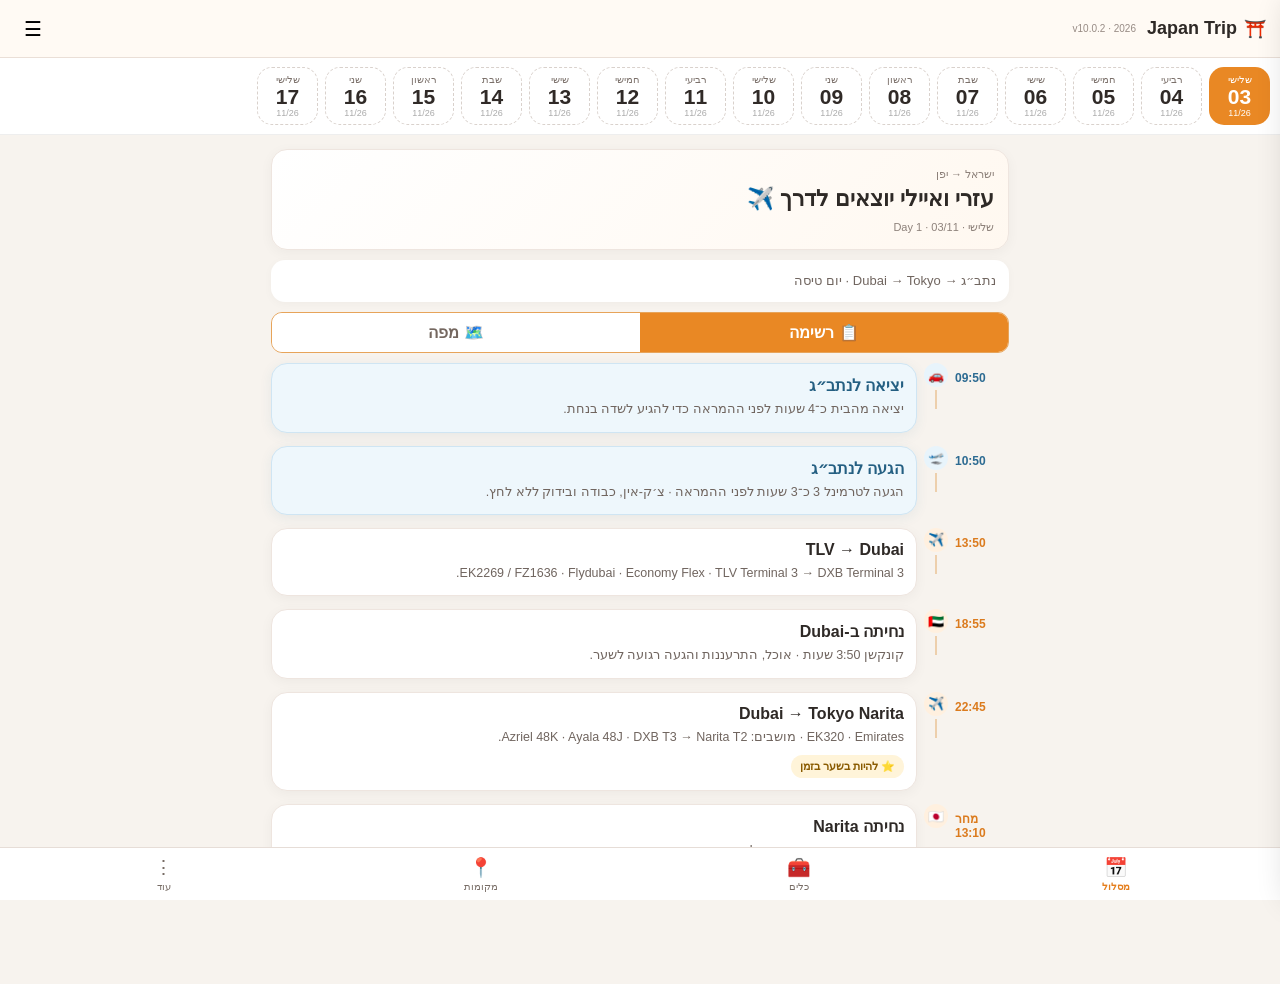
==== commit d775f8e0: "v10.0.2 load curated place content" ====
--- a/v10-preview/index.html
+++ b/v10-preview/index.html
@@ -7,13 +7,13 @@
   <meta name="apple-mobile-web-app-capable" content="yes">
   <meta name="apple-mobile-web-app-status-bar-style" content="default">
   <meta name="apple-mobile-web-app-title" content="Japan Trip">
-  <title>Japan Trip 2026 · v10.0.1</title>
+  <title>Japan Trip 2026 · v10.0.2</title>
   <link rel="manifest" href="manifest.json">
   <link rel="stylesheet" href="styles.css">
 </head>
 <body>
   <header class="app-header">
-    <div class="brand">⛩️ <b>Japan Trip</b><small>2026 · v10.0.1</small></div>
+    <div class="brand">⛩️ <b>Japan Trip</b><small>2026 · v10.0.2</small></div>
     <button class="icon-button" id="menuButton" aria-label="תפריט">☰</button>
   </header>
   <div class="day-strip" id="dayStrip" aria-label="ימי הטיול"></div>
@@ -65,6 +65,7 @@
     <img id="overlayImage" alt="">
   </div>
   <script src="trip-data.js"></script>
+  <script src="place-content.js"></script>
   <script src="app.js"></script>
   <script src="drive.js"></script>
 </body>
